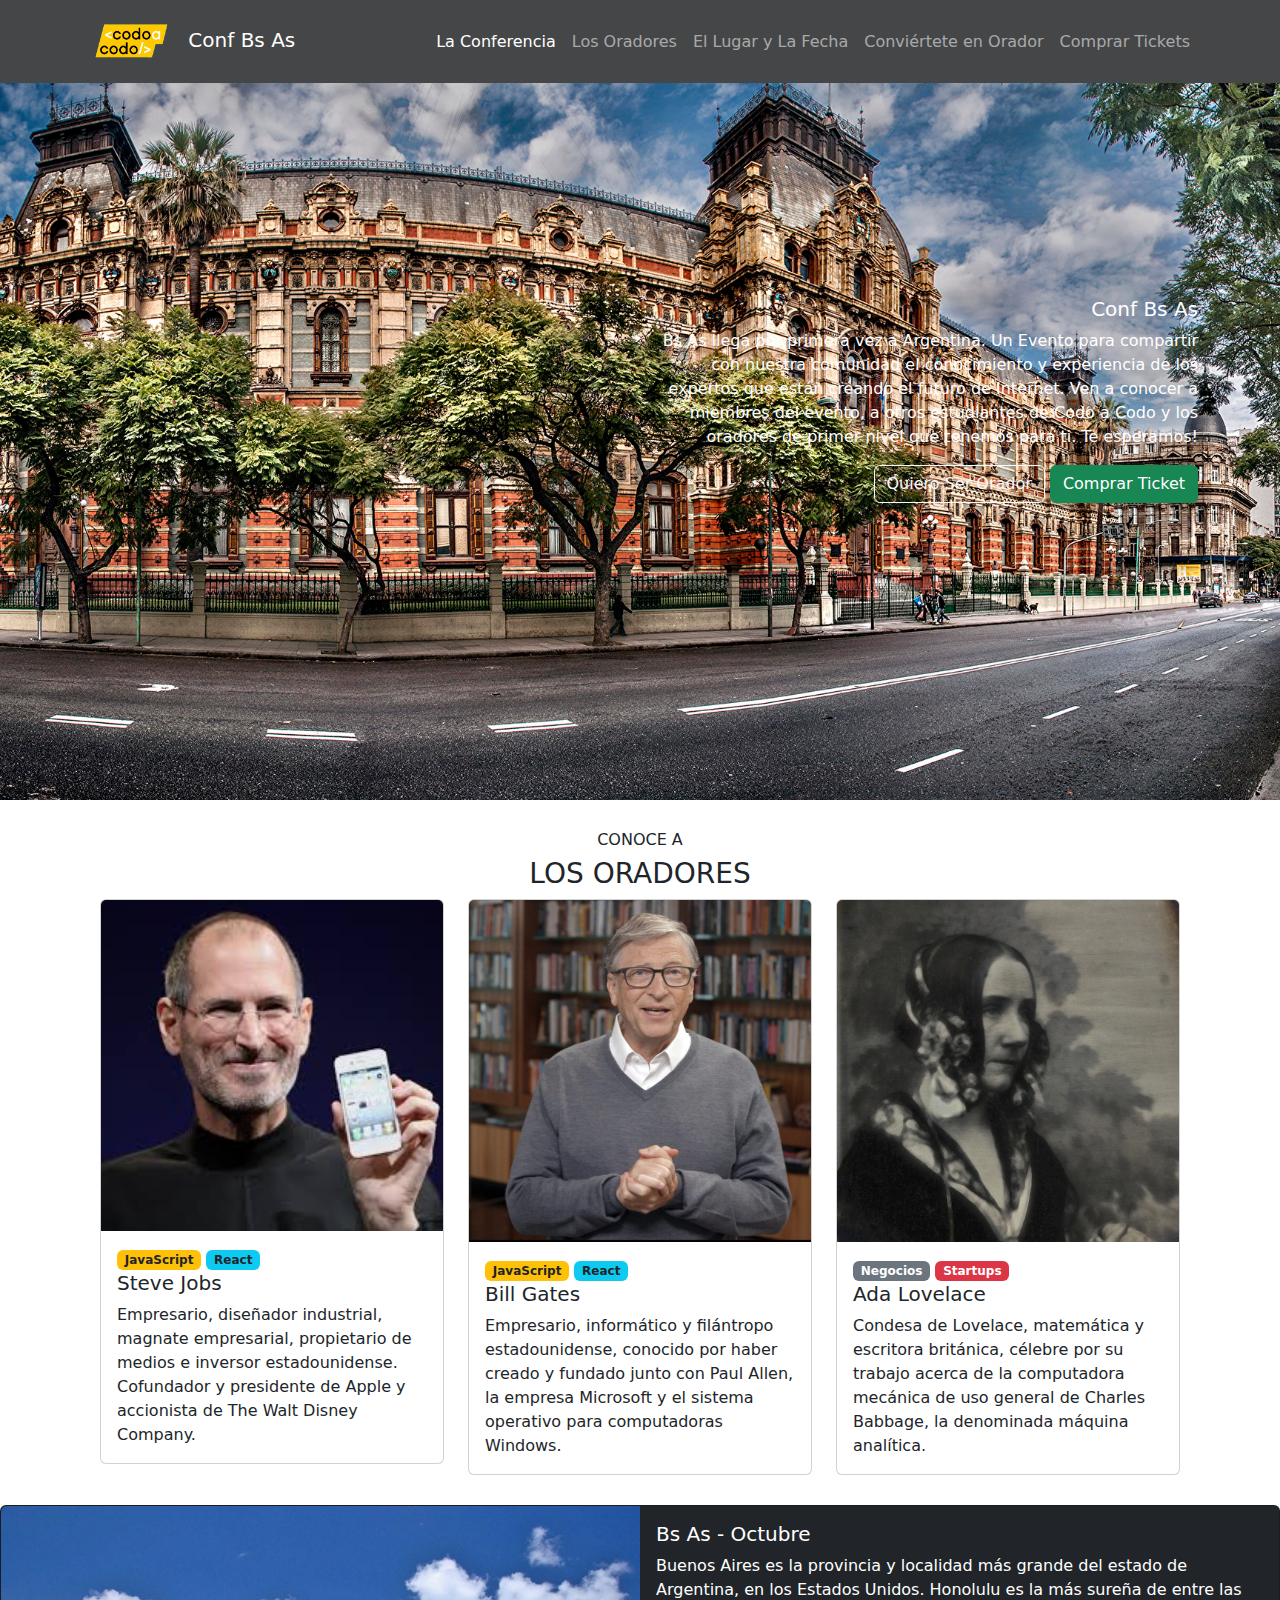
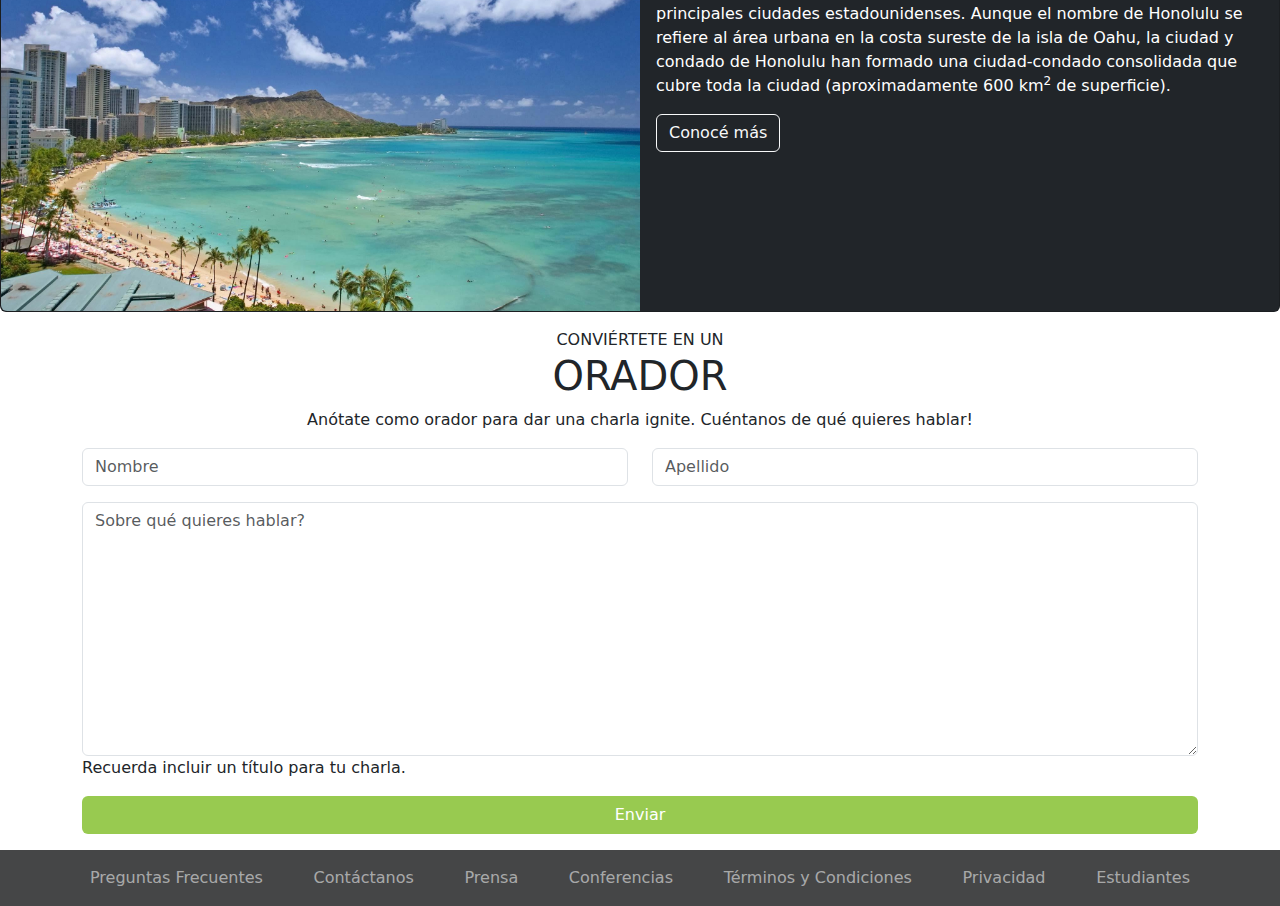
==== index.html @ b168bf55 "primer commit casi listo" ====
<!DOCTYPE html>
<html lang="en">

<head>
    <meta charset="UTF-8">
    <meta http-equiv="X-UA-Compatible" content="IE=edge">
    <meta name="viewport" content="width=device-width, initial-scale=1.0">
    <title>final-front Node.Js</title>
    <link rel="stylesheet" href="https://cdn.jsdelivr.net/npm/bootstrap@5.2.1/dist/css/bootstrap.min.css">
    <link rel="stylesheet" href="./CSS/banner.css">


</head>

<body>

    <!-- NAVBAR -->

    <header>
        <nav class="navbar fixed-top navbar-expand-lg navbar-dark" style="background-color: #454647">
            <div class="container">
                <a class="navbar-brand" href="#">
                <img src="./Images/codoacodo.png" alt="" width="100" height="" style="vertical-align: middle">
                Conf Bs As
                </a>
                <button class="navbar-toggler" type="button" data-bs-toggle="collapse" data-bs-target="#navbarNav" aria-controls="navbarNav" aria-expanded="false" aria-label="Toggle navigation">
                <span class="navbar-toggler-icon"></span>
                </button>
                <div class="collapse navbar-collapse flex-row-reverse" id="navbarNav">
                <ul class="navbar-nav">
                    <li class="nav-item">
                        <a class="nav-link active" aria-current="page" href="#">La Conferencia</a>
                    </li>
                    <li class="nav-item">
                        <a class="nav-link" href="#">Los Oradores</a>
                    </li>
                    <li class="nav-item">
                        <a class="nav-link" href="#">El Lugar y La Fecha</a>
                    </li>
                    <li class="nav-item">
                        <a class="nav-link" href="#">Conviértete en Orador</a>
                    </li>
                    <li class="nav-item">
                        <a class="nav-link" href="#">Comprar Tickets</a>
                    </li>
                </ul>
                </div>
            </div>
        </nav>
    </header>

    <main>
        <!-- BANNER -->
        <div class="banner text-white" style="text-align: right">
            <div class="container" style="
            display: flex;
            justify-content: flex-end;
            align-items: center;
            height: 800px;">
        <div class="banner-info col-6">
            <h5>Conf Bs As</h5>
            <p>
                Bs As llega por primera vez a Argentina. Un Evento para compartir
                con nuestra comunidad el conocimiento y experiencia de los
                expertos que están creando el futuro de Internet. Ven a conocer a
                miembres del evento, a otros estudiantes de Codo a Codo y los
                oradores de primer nivel que tenemos para ti. Te esperamos!
            </p>
            <a href="#" class="btn btn-outline-light">Quiero Ser Orador</a>
            <a href="comprar-tickets.html" class="btn btn-success">Comprar Ticket</a>
        </div>
        </div>
    </div>
        
    <section>
        <!-- ARTICLE ORADORES -->
    <article>
        <div class="oradores" style="margin: 30px; margin-left: 100px; margin-right: 100px">
                <h6 class="text-center">CONOCE A</h6>
                <h3 class="text-center">LOS ORADORES</h3>

                <div class="row" style="display: flex; justify-content: space-evenly">
                    <div class="col-sm-4">
                        <div class="card">
                        <img src="./Images/steve.jpg" class="card-img-top" alt="foto Steve Jobs">
                        <div class="card-body">
                            <span class="badge bg-warning text-dark">JavaScript</span>
                            <span class="badge bg-info text-dark">React</span>
                            <h5 class="card-title">Steve Jobs</h5>
                            <p class="card-text">
                            Empresario, diseñador industrial, magnate empresarial, propietario de medios e inversor estadounidense. Cofundador y presidente de Apple y accionista de The Walt Disney Company.
                            </p>
                        </div>
                    </div>
                </div>
                    <div class="col-sm-4">
                        <div class="card">
                        <img src="./Images/bill.jpg" class="card-img-top" alt="foto Bill Gates">
                        <div class="card-body">
                            <span class="badge bg-warning text-dark">JavaScript</span>
                            <span class="badge bg-info text-dark">React</span>
                            <h5 class="card-title">Bill Gates</h5>
                            <p class="card-text">
                            Empresario, informático y filántropo estadounidense, conocido por haber creado y fundado junto con Paul Allen, la empresa Microsoft y el sistema operativo para computadoras Windows.
                            </p>
                        </div>
                    </div>
                </div>
                    <div class="col-sm-4">
                        <div class="card">
                        <img src="./Images/ada.jpeg" class="card-img-top" alt="foto Ada Lovelace">
                        <div class="card-body">
                            <span class="badge bg-secondary">Negocios</span>
                            <span class="badge bg-danger">Startups</span>
                            <h5 class="card-title">Ada Lovelace</h5>
                            <p class="card-text">
                            Condesa de Lovelace, matemática y escritora británica, célebre  por su trabajo acerca de la computadora mecánica de uso general de Charles Babbage, la denominada máquina analítica.
                            </p>
                        </div>
                    </div>
                </div>
            </div>
            </div>

    </article>
    
        <!-- ARTICLE FOTO E INFO -->

        <div class="foto e info">
            <div class="card bg-dark text-white mb-3">
                <div class="row g-0">
                    <div class="col-md-6">
                    <img src="../Images/honolulu.jpg" class="img-fluid rounded-start" alt="imagen">
                </div>
                    <div class="col-md-6">
                    <div class="card-body">
                        <h5 class="card-title">Bs As - Octubre</h5>
                        <p class="card-text">
                        Buenos Aires es la provincia y localidad más grande del estado
                        de Argentina, en los Estados Unidos. Honolulu es la más sureña
                        de entre las principales ciudades estadounidenses. Aunque el
                        nombre de Honolulu se refiere al área urbana en la costa
                        sureste de la isla de Oahu, la ciudad y condado de Honolulu
                        han formado una ciudad-condado consolidada que cubre toda la
                        ciudad (aproximadamente 600 km<sup>2</sup> de superficie).
                        </p>
                        <a href="#" class="btn btn-outline-light">Conocé más</a>
                    </div>
                </div>
            </div>
        </div>
    </section>

        <!-- FORMULARIO -->


            <div class="formulario">
                <div class="container">
                    <div style="text-align: center">
                    <span>CONVIÉRTETE EN UN</span>
                    <h1>ORADOR</h1>
                    <p>
                    Anótate como orador para dar una charla ignite. Cuéntanos de qué
                    quieres hablar!
                    </p>
                    </div>
                <form>
                    <div class="row mb-3">
                        <div class="col">
                        <input type="text" class="form-control" placeholder="Nombre" aria-label="Nombre">
                        </div>
                        <div class="col">
                        <input type="text" class="form-control" placeholder="Apellido" aria-label="Apellido">
                        </div>
                    </div>
                    <div class="row mb-3">
                        <div class="col">
                        <textarea class="form-control" placeholder="Sobre qué quieres hablar?" aria-label="Sobre qué quieres hablar?" cols="30" rows="10"></textarea>
                        <span>Recuerda incluir un título para tu charla.</span>
                        </div>
                    </div>
        
                    <button type="submit" class="btn mb-3" style="width: 100%; background-color: #98ca50; color: white">Enviar</button>
                </form>
                </div>
            </div>
    </main>

        <!-- FOOTER -->

    <footer>
        <nav class="navbar navbar-expand-lg navbar-dark" style="background-color: #454647">
            <div class="container">
                <ul class="navbar-nav" style="justify-content: space-between; width: 100%">
                    <li class="nav-item">
                        <a class="nav-link" href="#">Preguntas Frecuentes</a>
                    </li>
                    <li class="nav-item">
                        <a class="nav-link" href="#">Contáctanos</a>
                    </li>
                    <li class="nav-item">
                        <a class="nav-link" href="#">Prensa</a>
                    </li>
                    <li class="nav-item">
                        <a class="nav-link" href="#">Conferencias</a>
                    </li>
                    <li class="nav-item">
                        <a class="nav-link" href="#">Términos y Condiciones</a>
                    </li>
                    <li class="nav-item">
                        <a class="nav-link" href="#">Privacidad</a>
                    </li>
                    <li class="nav-item">
                        <a class="nav-link" href="#">Estudiantes</a>
                    </li>
                </ul>
            </div>
        </nav>
    </footer>

    <script src="https://cdn.jsdelivr.net/npm/bootstrap@5.1.2/dist/js/bootstrap.min.js" integrity="sha384-PsUw7Xwds7x08Ew3exXhqzbhuEYmA2xnwc8BuD6SEr+UmEHlX8/MCltYEodzWA4u" crossorigin="anonymous"></script>
    <script src="https://cdn.jsdelivr.net/npm/@popperjs/core@2.10.2/dist/umd/popper.min.js" integrity="sha384-7+zCNj/IqJ95wo16oMtfsKbZ9ccEh31eOz1HGyDuCQ6wgnyJNSYdrPa03rtR1zdB" crossorigin="anonymous"></script>
</body>

</html>
---- CSS/banner.css ----
.banner{
        background-image: url(../Images/ba1.jpg);
        background-size: cover;
        position: relative;
    }

.banner {
    --bs-text-opacity: 1;
    color: rgba(var(--bs-white-rgb),var(--bs-text-opacity))!important;
}
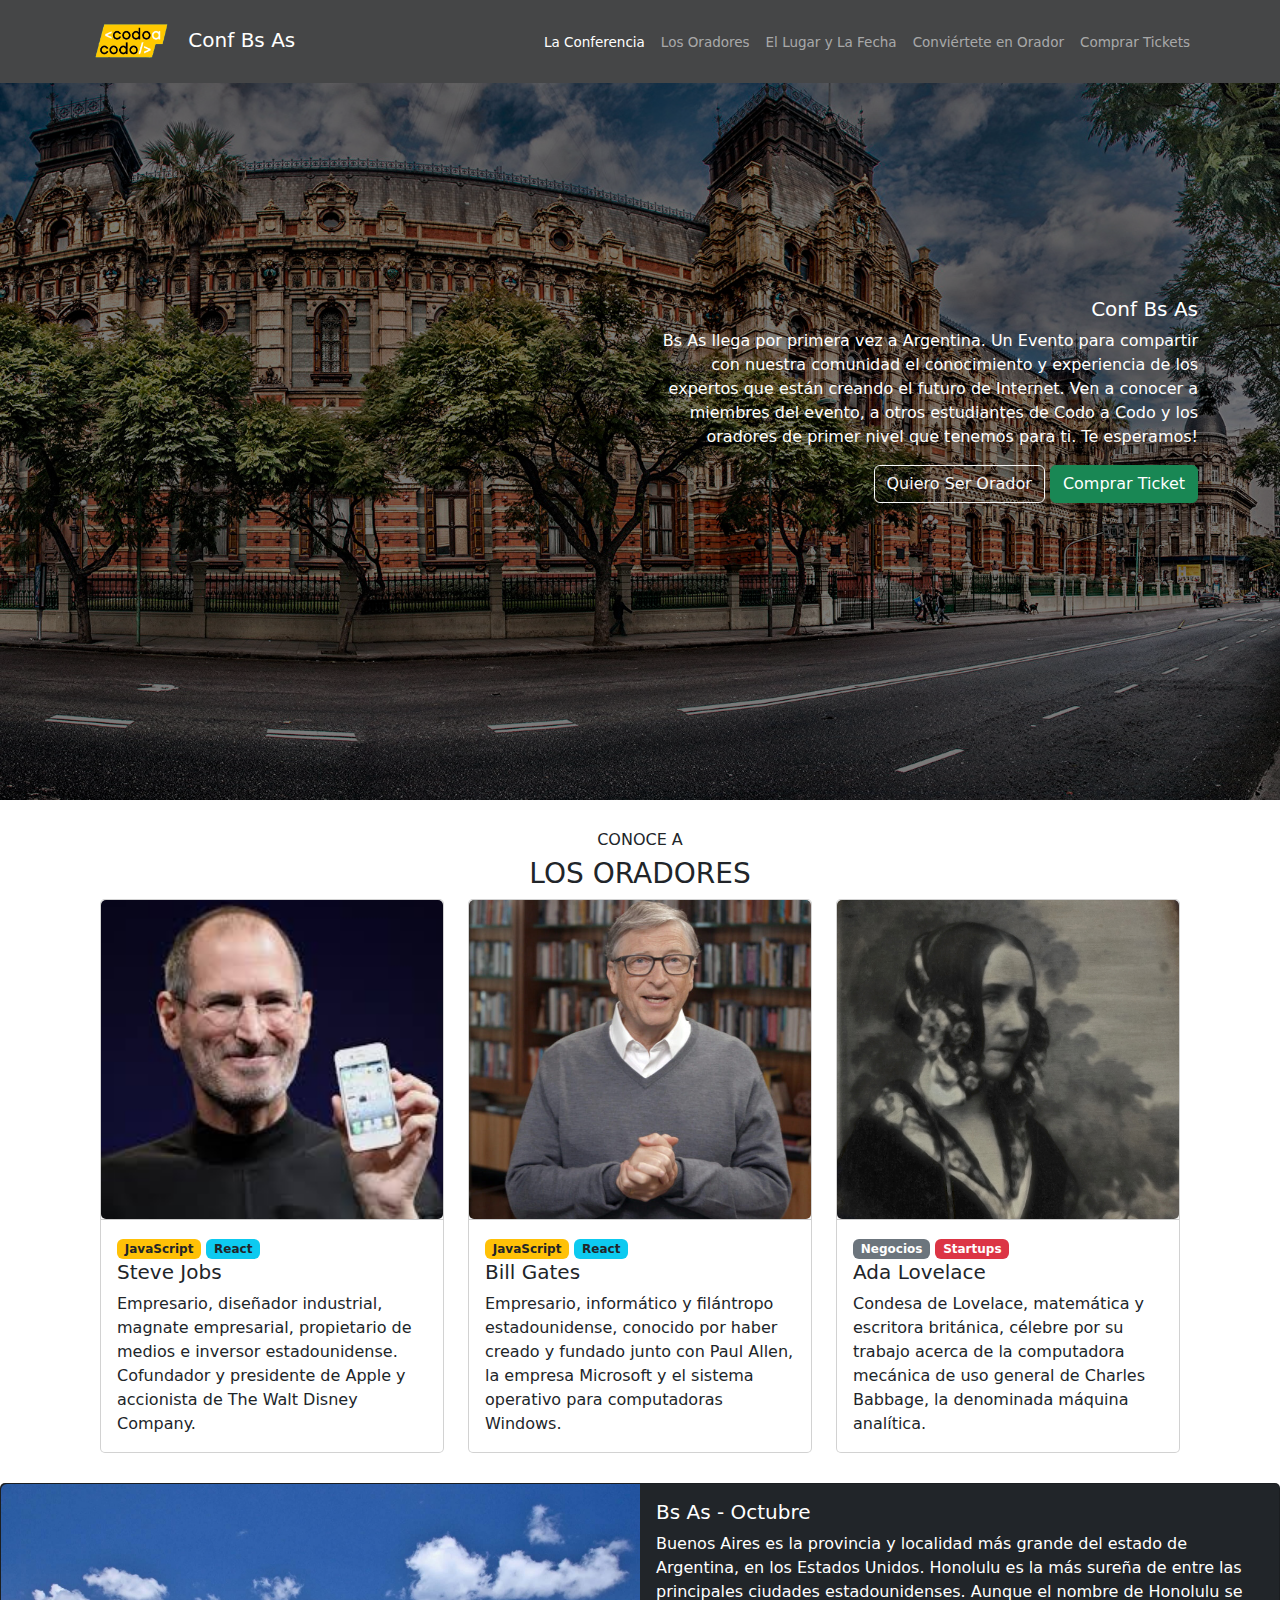
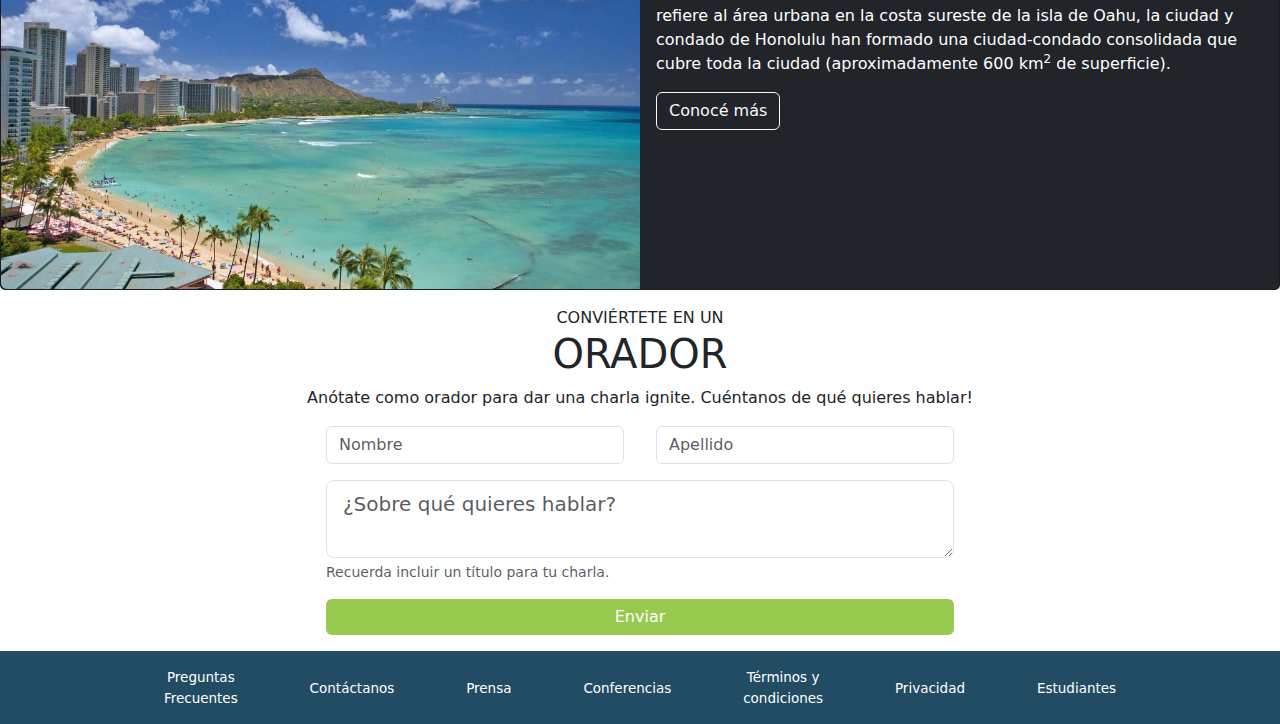
==== commit 49fec9cb: "versión final" ====
--- a/index.html
+++ b/index.html
@@ -6,8 +6,19 @@
     <meta http-equiv="X-UA-Compatible" content="IE=edge">
     <meta name="viewport" content="width=device-width, initial-scale=1.0">
     <title>final-front Node.Js</title>
+
+            <!-- ENLACE BOOTSTRAP -->
+
     <link rel="stylesheet" href="https://cdn.jsdelivr.net/npm/bootstrap@5.2.1/dist/css/bootstrap.min.css">
+
+                <!-- ENLACES CSS -->
+
     <link rel="stylesheet" href="./CSS/banner.css">
+    <link rel="stylesheet" href="./CSS/cards.css">
+    <link rel="stylesheet" href="./CSS/form.css">
+    <link rel="stylesheet" href="./CSS/oradores.css">
+    <link rel="stylesheet" href="./CSS/footer.css">
+    <link rel="stylesheet" href="./CSS/navbar.css">
 
 
 </head>
@@ -50,7 +61,9 @@
     </header>
 
     <main>
+
         <!-- BANNER -->
+
         <div class="banner text-white" style="text-align: right">
             <div class="container" style="
             display: flex;
@@ -67,22 +80,28 @@
                 oradores de primer nivel que tenemos para ti. Te esperamos!
             </p>
             <a href="#" class="btn btn-outline-light">Quiero Ser Orador</a>
-            <a href="comprar-tickets.html" class="btn btn-success">Comprar Ticket</a>
+            <a href="#" class="btn btn-success">Comprar Ticket</a>
         </div>
         </div>
     </div>
         
     <section>
-        <!-- ARTICLE ORADORES -->
+
+        <!-- ORADORES -->
+
     <article>
         <div class="oradores" style="margin: 30px; margin-left: 100px; margin-right: 100px">
-                <h6 class="text-center">CONOCE A</h6>
-                <h3 class="text-center">LOS ORADORES</h3>
-
-                <div class="row" style="display: flex; justify-content: space-evenly">
-                    <div class="col-sm-4">
-                        <div class="card">
-                        <img src="./Images/steve.jpg" class="card-img-top" alt="foto Steve Jobs">
+            <h6 class="text-center">CONOCE A</h6>
+            <h3 class="text-center">LOS ORADORES</h3>
+
+            <!-- CARDS -->
+
+            <div class="row" style="display: flex; justify-content: space-evenly">
+                <div class="col-sm-4">
+                    <div class="card">
+                        <div class="card-header">
+                            <img src="./Images/steve.jpg" class="card-img" alt="foto Steve Jobs">
+                        </div>
                         <div class="card-body">
                             <span class="badge bg-warning text-dark">JavaScript</span>
                             <span class="badge bg-info text-dark">React</span>
@@ -93,9 +112,12 @@
                         </div>
                     </div>
                 </div>
-                    <div class="col-sm-4">
-                        <div class="card">
-                        <img src="./Images/bill.jpg" class="card-img-top" alt="foto Bill Gates">
+
+                <div class="col-sm-4">
+                    <div class="card">
+                        <div class="card-header">
+                            <img src="./Images/bill.jpg" class="card-img" alt="foto Bill Gates">
+                        </div>
                         <div class="card-body">
                             <span class="badge bg-warning text-dark">JavaScript</span>
                             <span class="badge bg-info text-dark">React</span>
@@ -106,9 +128,12 @@
                         </div>
                     </div>
                 </div>
-                    <div class="col-sm-4">
-                        <div class="card">
-                        <img src="./Images/ada.jpeg" class="card-img-top" alt="foto Ada Lovelace">
+
+                <div class="col-sm-4">
+                    <div class="card">
+                        <div class="card-header">
+                            <img src="./Images/ada.jpeg" class="card-img" alt="foto Ada Lovelace">
+                        </div>
                         <div class="card-body">
                             <span class="badge bg-secondary">Negocios</span>
                             <span class="badge bg-danger">Startups</span>
@@ -120,11 +145,10 @@
                     </div>
                 </div>
             </div>
-            </div>
-
+        </div>
     </article>
     
-        <!-- ARTICLE FOTO E INFO -->
+        <!-- FOTO E INFO -->
 
         <div class="foto e info">
             <div class="card bg-dark text-white mb-3">
@@ -151,75 +175,77 @@
         </div>
     </section>
 
-        <!-- FORMULARIO -->
-
-
-            <div class="formulario">
-                <div class="container">
-                    <div style="text-align: center">
-                    <span>CONVIÉRTETE EN UN</span>
-                    <h1>ORADOR</h1>
-                    <p>
-                    Anótate como orador para dar una charla ignite. Cuéntanos de qué
-                    quieres hablar!
-                    </p>
-                    </div>
-                <form>
-                    <div class="row mb-3">
-                        <div class="col">
-                        <input type="text" class="form-control" placeholder="Nombre" aria-label="Nombre">
-                        </div>
-                        <div class="col">
-                        <input type="text" class="form-control" placeholder="Apellido" aria-label="Apellido">
-                        </div>
-                    </div>
-                    <div class="row mb-3">
-                        <div class="col">
-                        <textarea class="form-control" placeholder="Sobre qué quieres hablar?" aria-label="Sobre qué quieres hablar?" cols="30" rows="10"></textarea>
-                        <span>Recuerda incluir un título para tu charla.</span>
-                        </div>
-                    </div>
+            <!-- FORMULARIO -->
+
+    <div class="container-fluid" >
+        <div class="introduccion">
+            <div style="text-align: center">
+            <span>CONVIÉRTETE EN UN</span>
+            <h1>ORADOR</h1>
+            <p>
+            Anótate como orador para dar una charla ignite. Cuéntanos de qué
+            quieres hablar!
+            </p>
+            </div>
+        </div>
+        <form>
+            <div class="form-row d-flex mb-3" style="justify-content:center">
+                <div class="form-group pe-3 col-md-3 col-12">
+                    <input type="text" class="form-control" placeholder="Nombre">
+                </div>
+                <div class="form-group ps-3 col-md-3 col-12">
+                <input type="text" class="form-control" placeholder="Apellido">
+                </div>
+            </div>
+            <div class="form-row d-flex" style="justify-content:center">
+                <div class="form-group col-6">
+                    <textarea name="text" placeholder="¿Sobre qué quieres hablar?" class="form-control form-control-lg"></textarea>
+                    <p class="form-text text-muted">Recuerda incluir un título para tu charla.</p>
+                </div>
+            </div>
         
-                    <button type="submit" class="btn mb-3" style="width: 100%; background-color: #98ca50; color: white">Enviar</button>
-                </form>
-                </div>
-            </div>
-    </main>
-
-        <!-- FOOTER -->
+                <div class="d-flex justify-content-center">
+                    <button type="submit" class="btn btn-primary col-6 mb-3 mx-auto" style="background-color: #98ca50; border:none">Enviar</>
+                </div>
+        </form>
+    </div>
 
     <footer>
-        <nav class="navbar navbar-expand-lg navbar-dark" style="background-color: #454647">
-            <div class="container">
-                <ul class="navbar-nav" style="justify-content: space-between; width: 100%">
-                    <li class="nav-item">
-                        <a class="nav-link" href="#">Preguntas Frecuentes</a>
-                    </li>
-                    <li class="nav-item">
-                        <a class="nav-link" href="#">Contáctanos</a>
-                    </li>
-                    <li class="nav-item">
-                        <a class="nav-link" href="#">Prensa</a>
-                    </li>
-                    <li class="nav-item">
-                        <a class="nav-link" href="#">Conferencias</a>
-                    </li>
-                    <li class="nav-item">
-                        <a class="nav-link" href="#">Términos y Condiciones</a>
-                    </li>
-                    <li class="nav-item">
-                        <a class="nav-link" href="#">Privacidad</a>
-                    </li>
-                    <li class="nav-item">
-                        <a class="nav-link" href="#">Estudiantes</a>
-                    </li>
-                </ul>
-            </div>
-        </nav>
+        <div class="foot container-fluid bg-degrade-custom p-0 m-0">
+            <nav class="navbar">
+                <div class="container-fluid mx-5">
+                    <ul class="nav text-center align-items-center justify-content-center d-flex justify-content-evenly px-5" style="width:100%;">
+                        <li class="nav-item">
+                        <a class="nav-link active text-white text-center" href="#">Preguntas
+                        <br>Frecuentes</a>
+                        </li>
+                        <li class="nav-item">
+                            <a class="nav-link text-white" href="#">Contáctanos</a>
+                        </li>
+                        <li class="nav-item">
+                            <a class="nav-link text-white" href="#">Prensa</a>
+                        </li>
+                        <li class="nav-item">
+                            <a class="nav-link text-white" href="#">Conferencias</a>
+                        </li>
+                        <li class="nav-item">
+                            <a class="nav-link text-white" href="#">Términos y <br>condiciones</a>
+                        </li>
+                        <li class="nav-item">
+                            <a class="nav-link text-white" href="#">Privacidad</a>
+                        </li>
+                        <li class="nav-item">
+                            <a class="nav-link text-white" href="#">Estudiantes</a>
+                        </li>
+                    </ul>      
+                </div>      
+            </nav>
+        </div>
     </footer>
 
     <script src="https://cdn.jsdelivr.net/npm/bootstrap@5.1.2/dist/js/bootstrap.min.js" integrity="sha384-PsUw7Xwds7x08Ew3exXhqzbhuEYmA2xnwc8BuD6SEr+UmEHlX8/MCltYEodzWA4u" crossorigin="anonymous"></script>
     <script src="https://cdn.jsdelivr.net/npm/@popperjs/core@2.10.2/dist/umd/popper.min.js" integrity="sha384-7+zCNj/IqJ95wo16oMtfsKbZ9ccEh31eOz1HGyDuCQ6wgnyJNSYdrPa03rtR1zdB" crossorigin="anonymous"></script>
 </body>
 
-</html>+</html>
+
--- a/CSS/banner.css
+++ b/CSS/banner.css
@@ -2,9 +2,11 @@
         background-image: url(../Images/ba1.jpg);
         background-size: cover;
         position: relative;
+        background-color: rgba(0, 0, 0, 0.522); 
+        background-blend-mode: multiply;
     }
-
-.banner {
-    --bs-text-opacity: 1;
-    color: rgba(var(--bs-white-rgb),var(--bs-text-opacity))!important;
-}+    
+.banner-info{
+        font-weight: 400;
+    }
+    --- a/CSS/cards.css
+++ b/CSS/cards.css
@@ -0,0 +1,23 @@
+.card{
+    border-radius: 5px;
+}
+
+.card-header{
+    padding: 0;
+    width: 100%;
+    height: 320px;
+    border-top-right-radius: 5px;
+    border-bottom-left-radius: 5px;
+}
+
+.card-img{
+width: 100%;
+height: 100%;
+object-fit: cover;
+border-top-right-radius: 5px;
+border-bottom-left-radius: 5px;
+}
+
+.card-body{
+    border-radius: 0;
+}--- a/CSS/oradores.css
+++ b/CSS/oradores.css
@@ -0,0 +1,5 @@
+.oradores{
+    margin: 30px;
+    margin-left: 100px;
+    margin-right: 100px;
+}--- a/CSS/footer.css
+++ b/CSS/footer.css
@@ -0,0 +1,10 @@
+.container-fluid .nav .nav-item a:hover{
+    color: rgb(25, 135, 84); 
+}
+
+
+.navbar{
+    background-color: rgb(33, 76, 100);
+    font-size: 13.5px;
+} 
+
--- a/CSS/navbar.css
+++ b/CSS/navbar.css
@@ -0,0 +1,5 @@
+
+    .nav-item a:hover {  
+        color: rgb(25, 135, 84);  
+        font-weight: 400;
+    }  
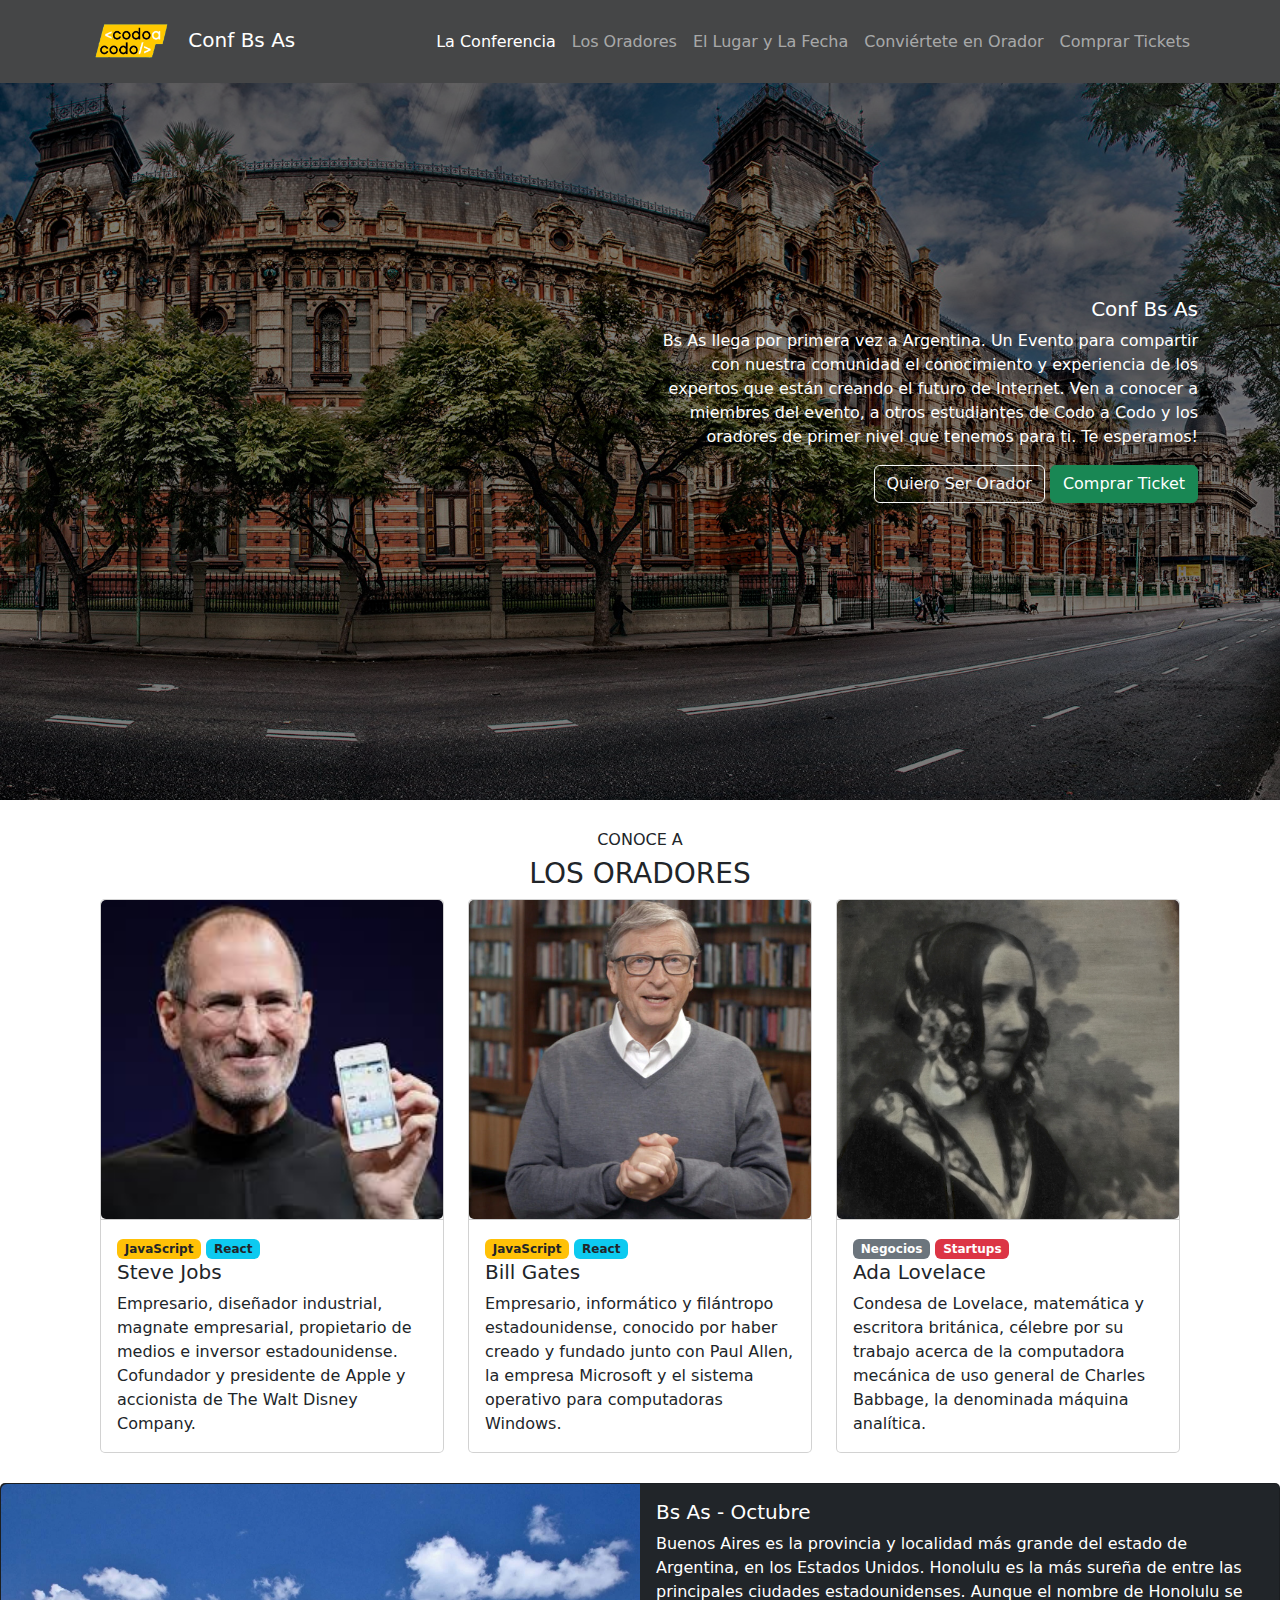
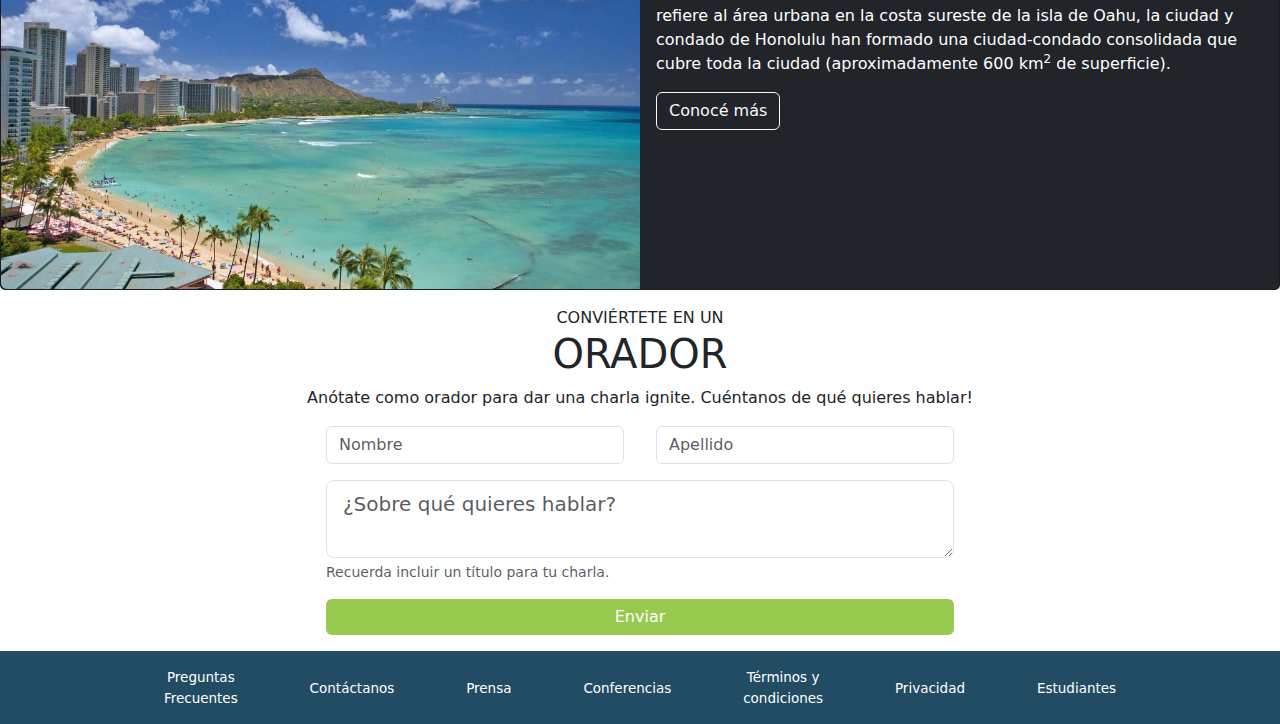
==== commit a8e8ed9a: "final version 2.0" ====
--- a/index.html
+++ b/index.html
@@ -154,7 +154,7 @@
             <div class="card bg-dark text-white mb-3">
                 <div class="row g-0">
                     <div class="col-md-6">
-                    <img src="../Images/honolulu.jpg" class="img-fluid rounded-start" alt="imagen">
+                    <img src="./Images/honolulu.jpg" class="img-fluid rounded-start" alt="imagen">
                 </div>
                     <div class="col-md-6">
                     <div class="card-body">
@@ -212,7 +212,7 @@
 
     <footer>
         <div class="foot container-fluid bg-degrade-custom p-0 m-0">
-            <nav class="navbar">
+            <nav class="navbar" id="navbarFooter">
                 <div class="container-fluid mx-5">
                     <ul class="nav text-center align-items-center justify-content-center d-flex justify-content-evenly px-5" style="width:100%;">
                         <li class="nav-item">
--- a/CSS/banner.css
+++ b/CSS/banner.css
@@ -8,5 +8,6 @@
     
 .banner-info{
         font-weight: 400;
+        color:white;
     }
     --- a/CSS/footer.css
+++ b/CSS/footer.css
@@ -5,6 +5,8 @@
 
 .navbar{
     background-color: rgb(33, 76, 100);
-    font-size: 13.5px;
 } 
 
+#navbarFooter {
+    font-size: 13.5px;
+}--- a/CSS/navbar.css
+++ b/CSS/navbar.css
@@ -3,3 +3,5 @@
         color: rgb(25, 135, 84);  
         font-weight: 400;
     }  
+
+    
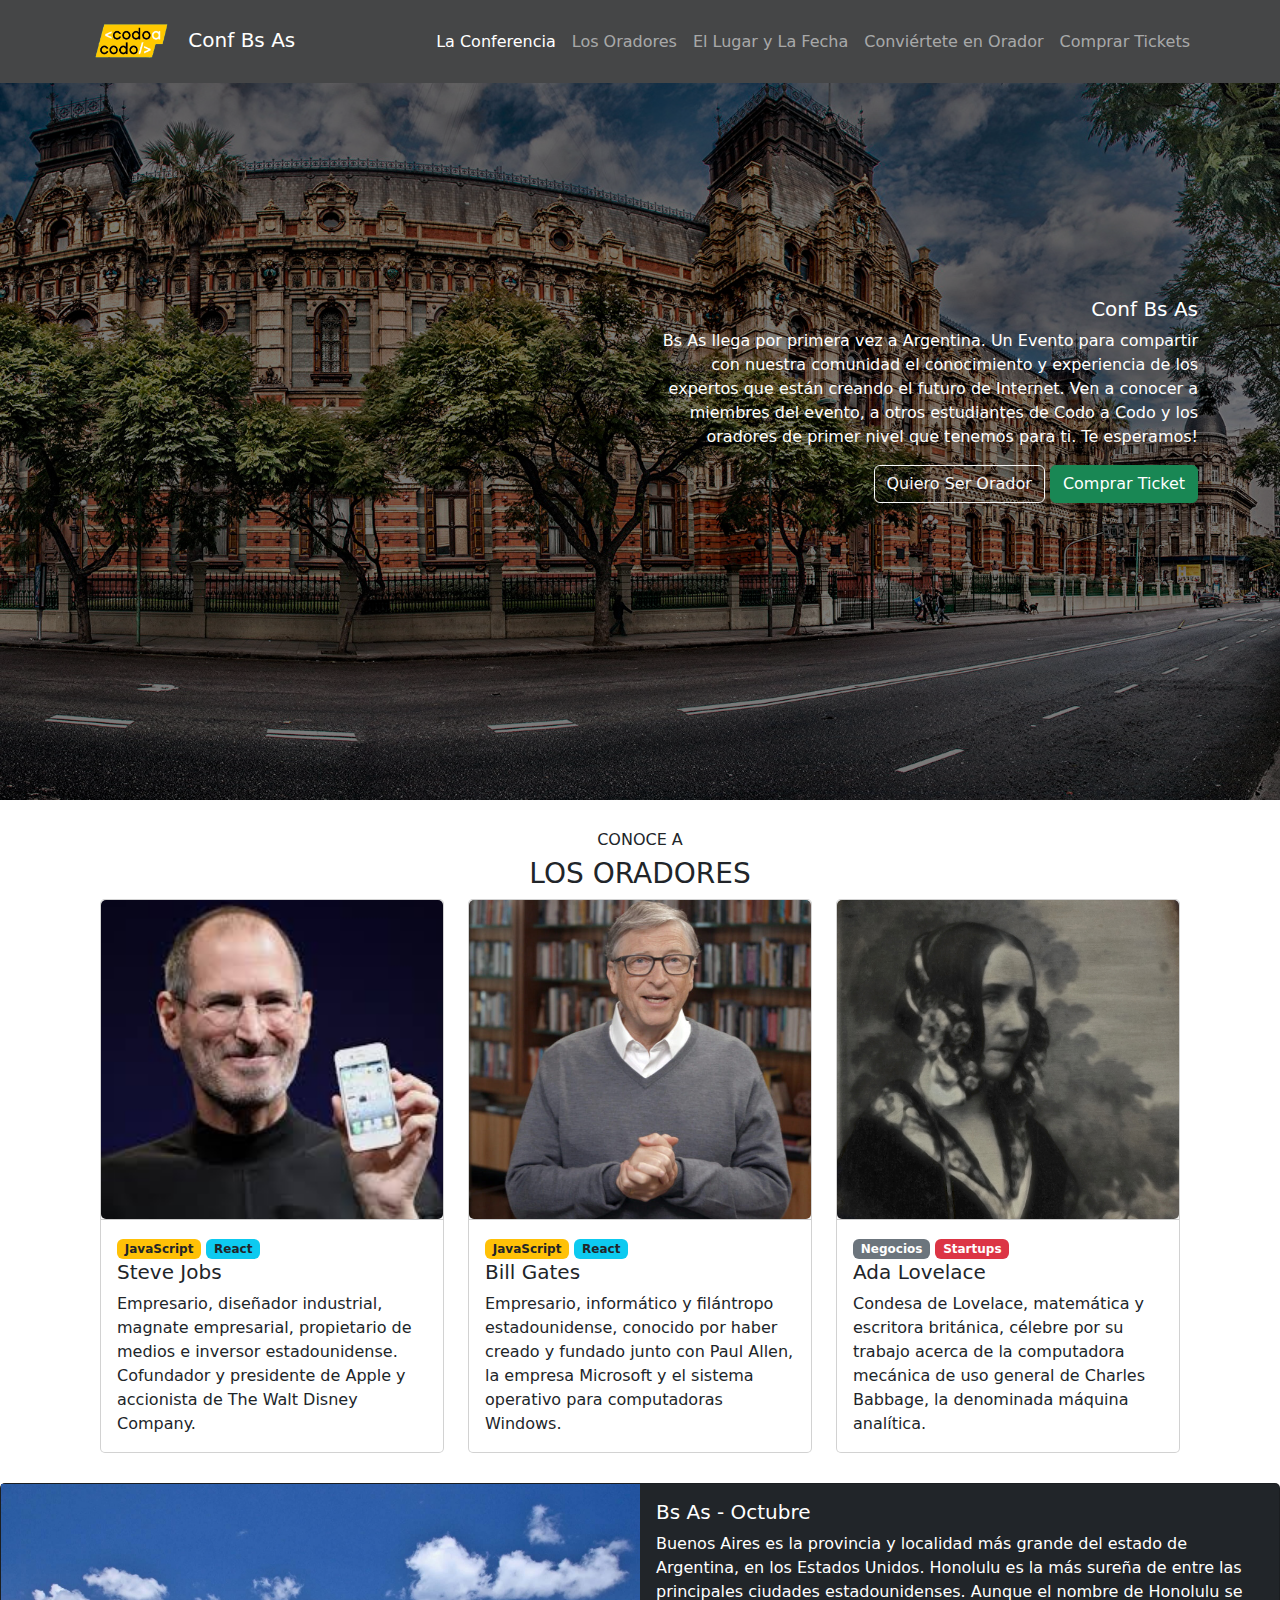
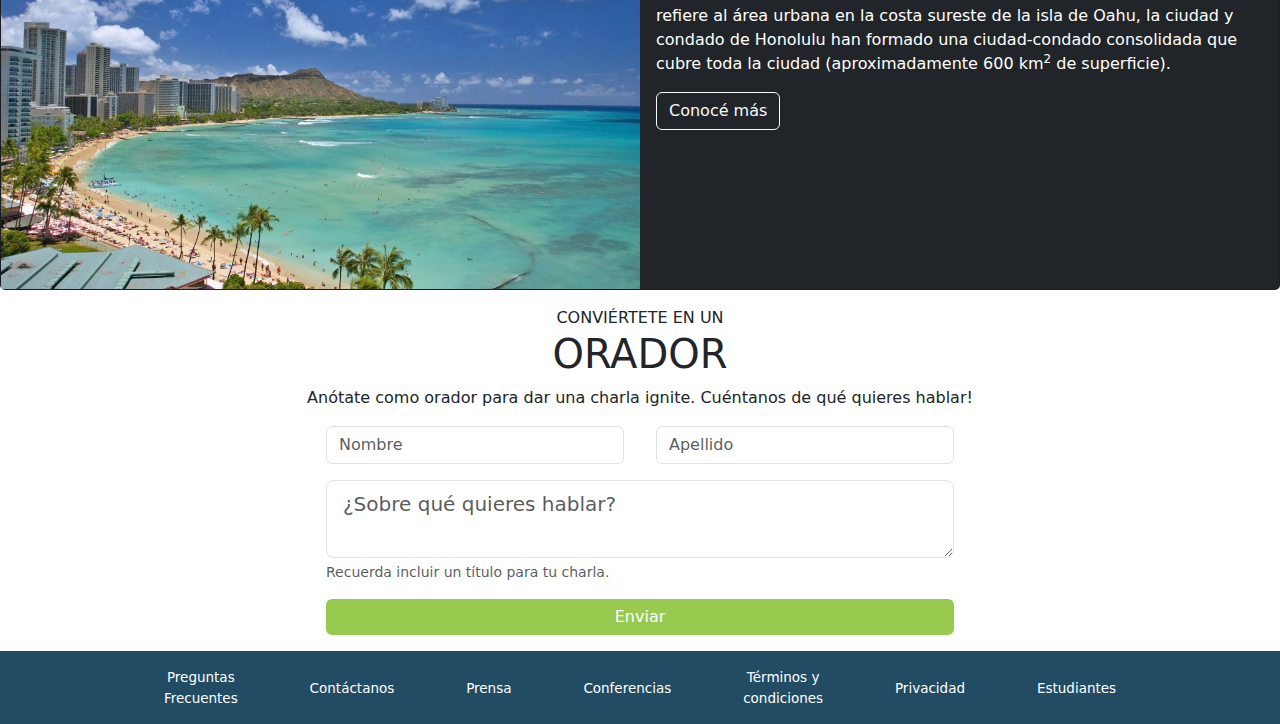
==== commit ce5a3cf0: "version 3.0" ====
--- a/index.html
+++ b/index.html
@@ -154,7 +154,7 @@
             <div class="card bg-dark text-white mb-3">
                 <div class="row g-0">
                     <div class="col-md-6">
-                    <img src="./Images/honolulu.jpg" class="img-fluid rounded-start" alt="imagen">
+                    <img src="./Images/honolulu.jpg" class="img-fluid" alt="imagen">
                 </div>
                     <div class="col-md-6">
                     <div class="card-body">
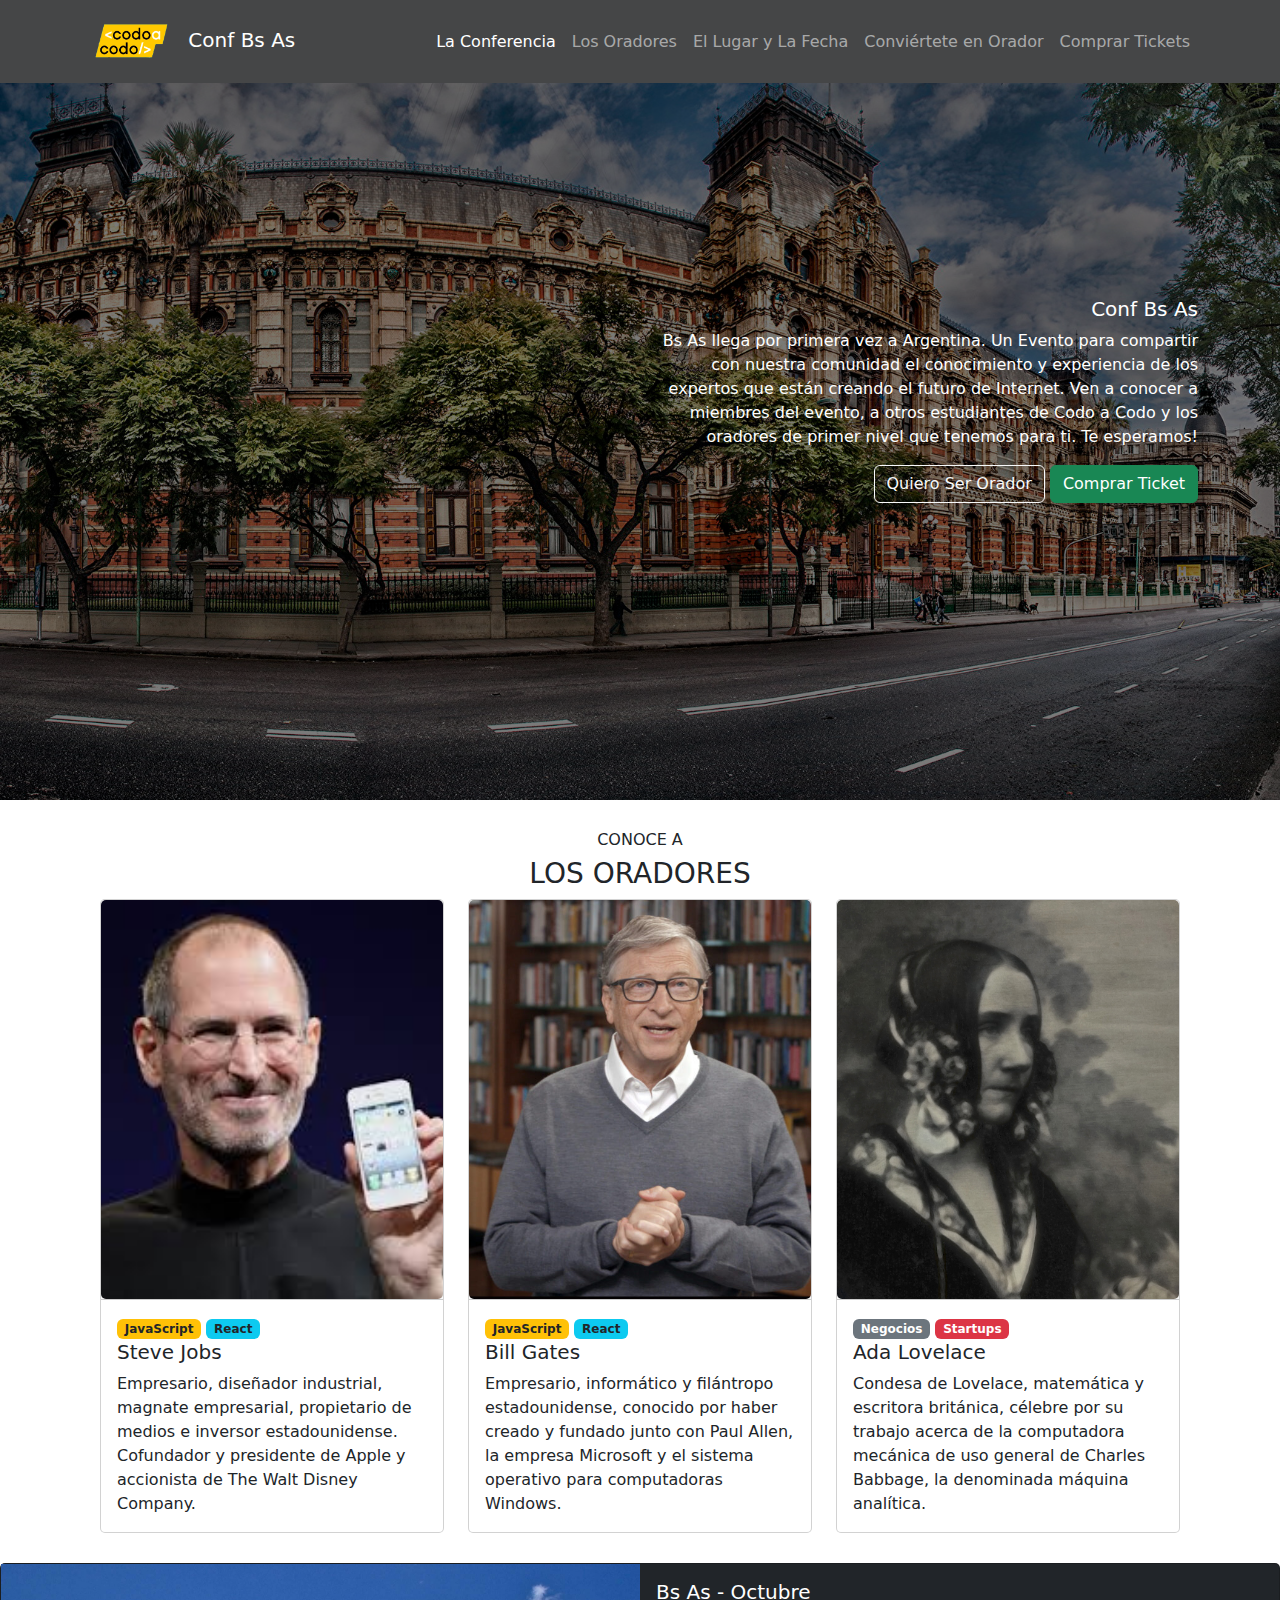
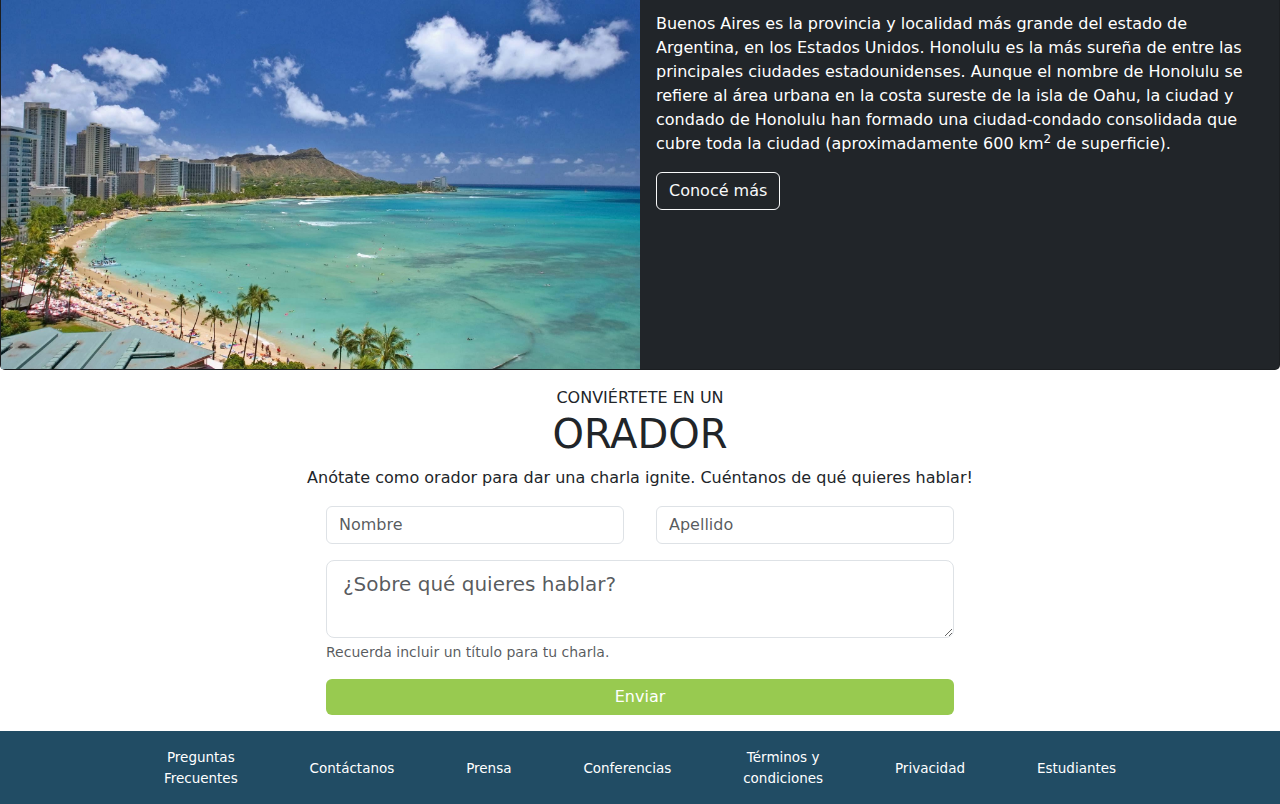
==== commit 3d88ce79: "subida al repo con js" ====
--- a/index.html
+++ b/index.html
@@ -5,7 +5,7 @@
     <meta charset="UTF-8">
     <meta http-equiv="X-UA-Compatible" content="IE=edge">
     <meta name="viewport" content="width=device-width, initial-scale=1.0">
-    <title>final-front Node.Js</title>
+    <title>Conf Bs As</title>
 
             <!-- ENLACE BOOTSTRAP -->
 
@@ -22,7 +22,7 @@
 
 
 </head>
-
+                
 <body>
 
     <!-- NAVBAR -->
@@ -80,7 +80,7 @@
                 oradores de primer nivel que tenemos para ti. Te esperamos!
             </p>
             <a href="#" class="btn btn-outline-light">Quiero Ser Orador</a>
-            <a href="#" class="btn btn-success">Comprar Ticket</a>
+            <a href="tickets.html" class="btn btn-success">Comprar Ticket</a>
         </div>
         </div>
     </div>
@@ -147,6 +147,7 @@
             </div>
         </div>
     </article>
+
     
         <!-- FOTO E INFO -->
 
@@ -209,6 +210,9 @@
                 </div>
         </form>
     </div>
+    </main>
+
+            <!-- FOOTER -->
 
     <footer>
         <div class="foot container-fluid bg-degrade-custom p-0 m-0">
@@ -242,10 +246,12 @@
             </nav>
         </div>
     </footer>
+                                <!--SCRIPTS-->
 
     <script src="https://cdn.jsdelivr.net/npm/bootstrap@5.1.2/dist/js/bootstrap.min.js" integrity="sha384-PsUw7Xwds7x08Ew3exXhqzbhuEYmA2xnwc8BuD6SEr+UmEHlX8/MCltYEodzWA4u" crossorigin="anonymous"></script>
     <script src="https://cdn.jsdelivr.net/npm/@popperjs/core@2.10.2/dist/umd/popper.min.js" integrity="sha384-7+zCNj/IqJ95wo16oMtfsKbZ9ccEh31eOz1HGyDuCQ6wgnyJNSYdrPa03rtR1zdB" crossorigin="anonymous"></script>
+    <script src="./js/tickets.js"></script>
+    
 </body>
-
 </html>
 
--- a/CSS/cards.css
+++ b/CSS/cards.css
@@ -5,7 +5,7 @@
 .card-header{
     padding: 0;
     width: 100%;
-    height: 320px;
+    height: 400px;
     border-top-right-radius: 5px;
     border-bottom-left-radius: 5px;
 }
--- a/CSS/form.css
+++ b/CSS/form.css
@@ -0,0 +1,3 @@
+#label{
+    text-align:left;
+}